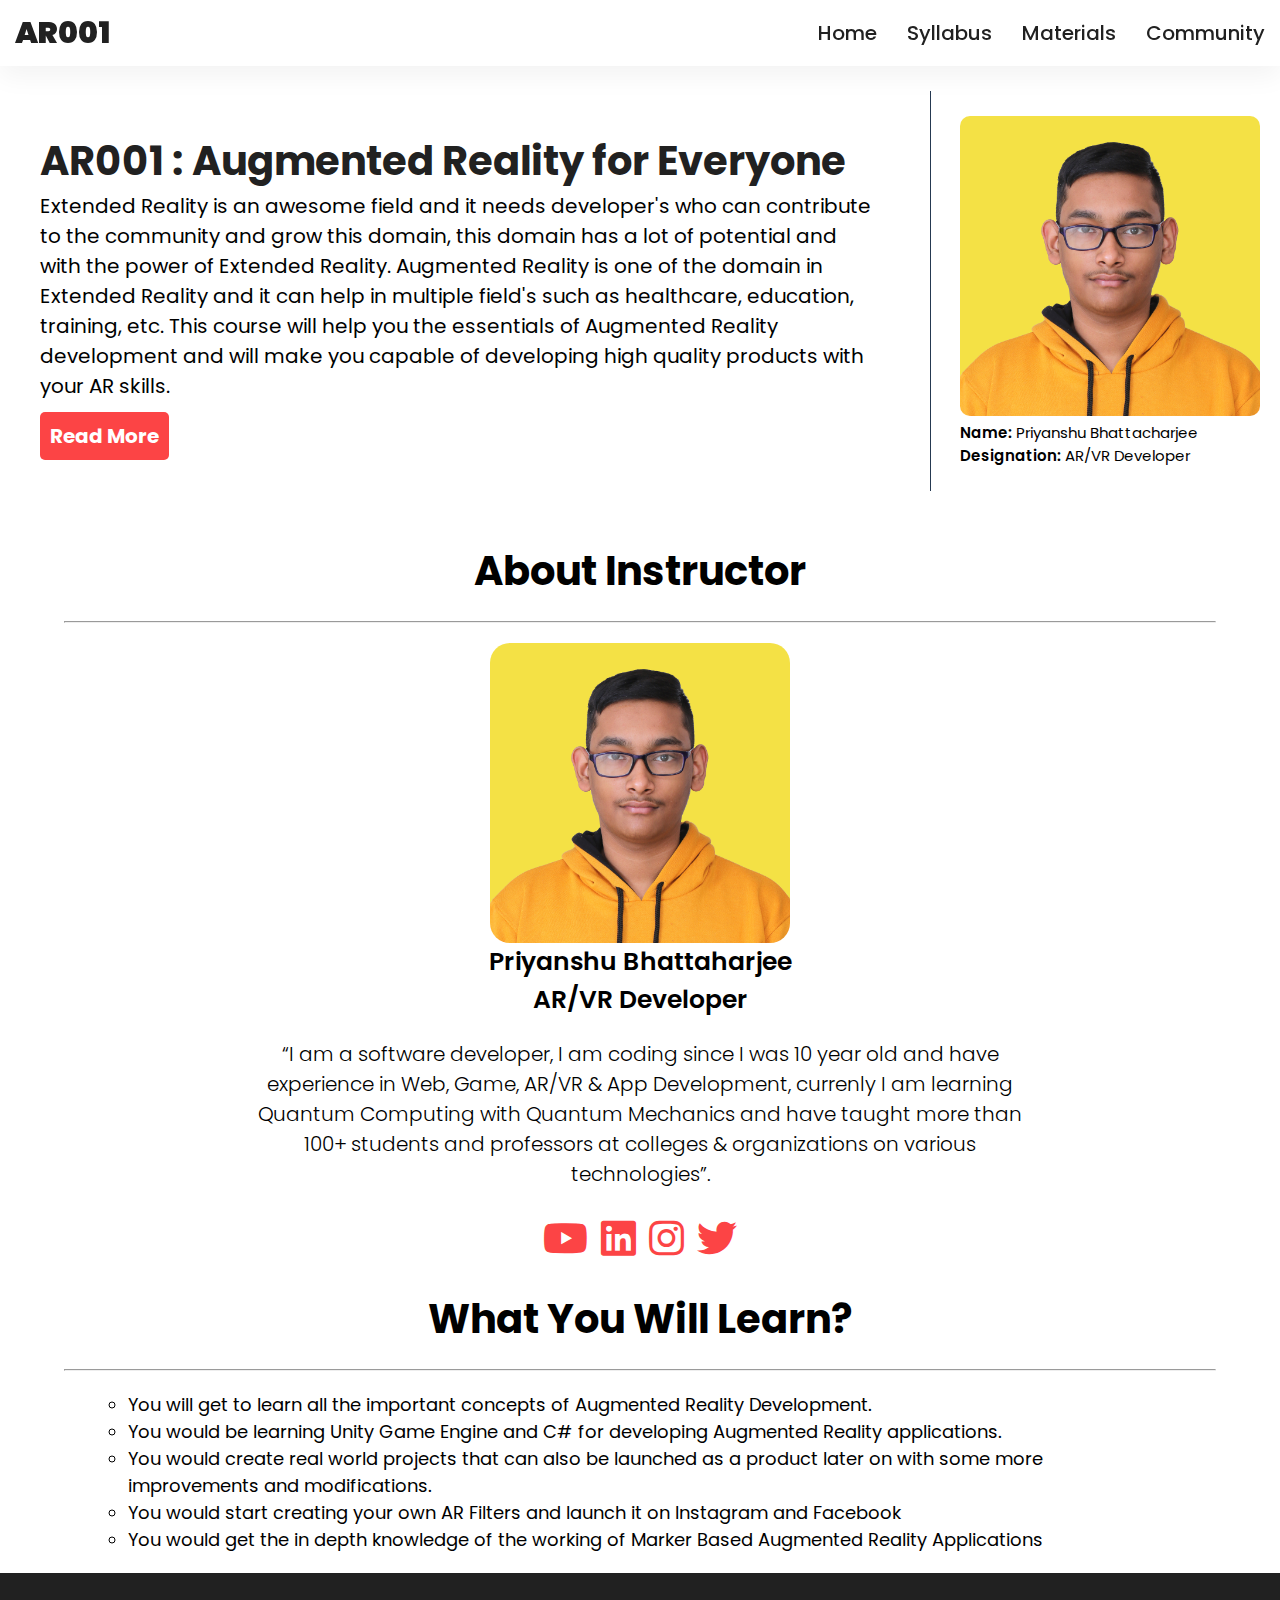
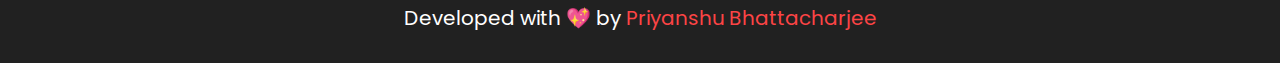
==== index.html @ f7e2f0d7 "Added Community Page" ====
<!DOCTYPE html>
<html lang="en">

<head>
    <meta charset="UTF-8">
    <meta http-equiv="X-UA-Compatible" content="IE=edge">
    <meta name="viewport" content="width=device-width, initial-scale=1.0">
    <title>AR001 : Augmented Reality For Everyone</title>
    <link rel="stylesheet" href="./style.css">
    <link rel="stylesheet" type="text/css"
        href="https://cdnjs.cloudflare.com/ajax/libs/font-awesome/5.15.4/css/all.min.css">
</head>

<body>
    <header class="header">
        <nav class="navbar">
            <a href="#" class="nav-logo">AR001</a>
            <ul class="nav-menu">
                <li class="nav-item">
                    <a href="#" class="nav-link">Home</a>
                </li>
                <li class="nav-item">
                    <a href="./Pages/syllabus.html" class="nav-link">Syllabus</a>
                </li>
                <li class="nav-item">
                    <a href="./Pages/materials.html" class="nav-link">Materials</a>
                </li>
                <li class="nav-item">
                    <a href="./Pages/community.html" class="nav-link">Community</a>
                </li>
            </ul>
            <div class="hamburger">
                <span class="bar"></span>
                <span class="bar"></span>
                <span class="bar"></span>
            </div>
        </nav>
    </header>

    <section class="hero">
        <div class="left">
            <h1>AR001 : Augmented Reality for Everyone</h1>
            <p>Extended Reality is an awesome field and it needs developer's who can contribute to the community and
                grow this domain, this domain has a lot of potential and with the power of Extended Reality. Augmented
                Reality is one of the domain in Extended Reality and it can help in multiple field's such as healthcare,
                education, training, etc. This course will help you the essentials of Augmented Reality development and
                will make you capable of developing high quality products with your AR skills.</p>
            <a href="#" class="btn">Read More</a>
        </div>
        <div class="hl">

        </div>
        <div class="right">
            <img src="./Assets/Priyanshu.jpg" alt="">
            <p><span>Name: </span>Priyanshu Bhattacharjee</p>
            <p><span>Designation: </span>AR/VR Developer</p>
        </div>
    </section>

    <section class="instructor-info">
        <h1>About Instructor</h1>
        <hr>
        <div class="info">
            <img src="./Assets/Priyanshu.jpg" alt="">
            <p>Priyanshu Bhattaharjee</p>
            <p>AR/VR Developer</p>
            <p class="desc">“I am a software developer, I am coding since I was 10 year old and have experience in Web,
                Game, AR/VR & App Development, currenly I am learning Quantum Computing with Quantum Mechanics and have
                taught more than 100+
                students and professors at colleges & organizations on various technologies”.</p>
        </div>
        <div class="socials">
            <a target="_blank" class="yt" href="#"><i class="fab fa-youtube"></i></a>
            <a target="_blank" class="ln" href="#"><i class="fab fa-linkedin"></i></a>
            <a target="_blank" class="ln" href="#"><i class="fab fa-instagram"></i></a>
            <a target="_blank" class="ln" href="#"><i class="fab fa-twitter"></i></a>
        </div>
    </section>

    <section class="course-det">
        <h1>What You Will Learn?</h1>
        <hr>
        <div class="details">
            <ul>
                <li>You will get to learn all the important concepts of Augmented Reality Development.</li>
                <li>You would be learning Unity Game Engine and C# for developing Augmented Reality applications.</li>
                <li>You would create real world projects that can also be launched as a product later on with some more
                    improvements and modifications.</li>
                <li>You would start creating your own AR Filters and launch it on Instagram and Facebook</li>
                <li>You would get the in depth knowledge of the working of Marker Based Augmented Reality Applications
                </li>
            </ul>
        </div>
    </section>

    <footer class="foot">
        <div class="info">
            <p>Developed with 💖 by <a href="#"> Priyanshu Bhattacharjee</a></p>
        </div>
    </footer>


    <script src="./main.js"></script>
</body>


</html>
---- style.css ----
@import url('https://fonts.googleapis.com/css2?family=Roboto:ital,wght@0,500;1,400&display=swap');
@import url("https://fonts.googleapis.com/css2?family=Poppins:wght@300;400;500;600;900&display=swap");

* {
    margin: 0;
    padding: 0;
    box-sizing: border-box;
}

html {
    font-size: 62.5%;
    font-family: 'Poppins', sans-serif;
}

li {
    list-style: none;
}

a {
    text-decoration: none;
}

.header{
    border-bottom: 1px solid #E2E8F0;
}

.navbar {
    display: flex;
    justify-content: space-between;
    align-items: center;
    padding: 1rem 1.5rem;
    position: fixed;
    width: 100%;
    background-color: #fff;
    box-shadow: 0 10px 27px rgba(0, 0, 0, 0.05); 
}

.hamburger {
    display: none;
}

.bar {
    display: block;
    width: 25px;
    height: 3px;
    margin: 5px auto;
    -webkit-transition: all 0.3s ease-in-out;
    transition: all 0.3s ease-in-out;
    background-color: #101010;
}

.nav-menu {
    display: flex;
    justify-content: flex-start;
    align-items: center;
}

.nav-item {
    margin-left: 3rem;
}

.nav-link{
    font-size: 2rem;
    font-weight: 500;
    color: #212121;
}

.nav-link:hover{
    color: #482ff7;
}

.nav-logo {
    font-size: 3rem;
    font-weight: 900;
    color: #212121;
}


@media only screen and (max-width: 768px) {
    .nav-menu {
        position: fixed;
        left: -100%;
        top: 5rem;
        flex-direction: column;
        background-color: #fff;
        width: 100%;
        border-radius: 10px;
        text-align: center;
        transition: 0.3s;
        height: 100vh;
        /* box-shadow:
            0 10px 27px rgba(0, 0, 0, 0.05); */
    }

    .nav-menu.active {
        left: 0;
    }

    .nav-item {
        margin: 2.5rem 0;
    }

    .hamburger {
        display: block;
        cursor: pointer;
    }

    .hamburger.active .bar:nth-child(2) {
        opacity: 0;
    }

    .hamburger.active .bar:nth-child(1) {
        transform: translateY(8px) rotate(45deg);
    }

    .hamburger.active .bar:nth-child(3) {
        transform: translateY(-8px) rotate(-45deg);
    }

}

/* Hero Starts */

.hero{
    display: flex;
    justify-content: center;
    align-items: center;
    padding: 20px;
    margin-top: 40px;
}

.hero .left {
    padding: 20px;
}

.hero .hl{
    background-color: #253951;
    width: 2px;
    height: 400px;
    margin: 30px;
}

.hero .left h1{
    color: #212121;
    font-size: 40px;
}

.hero .left p{
    font-size: 20px;
    margin-bottom: 20px;
}

.hero .left a{
    font-size: 20px;
    background-color: #fc4445;
    /* border: 2px solid #212121; */
    padding: 10px;
    color: #fff;
    font-weight: 700;
    border-radius: 5px;
}

.hero .right img{
    width: 300px;
    border-radius: 10px;
}

.hero .right p{
    font-size: 15px;
}

.hero .right p span {
    font-weight: 600;
}

@media only screen and (max-width: 768px) {
    .hero{
        flex-direction: column;
    }

    .hero .hl, .hero .right{
        display: none;
    }

    .hero .left h1{
        font-size: 20px;
    }
    .hero .left p{
        font-size: 15px;
    }
    .hero .left a{
        font-size: 15px;
    }
}

/* Hero Ends */

/* Instructor Starts */

.instructor-info{
    display: flex;
    flex-direction: column;
    justify-content: center;
    align-items: center;
}

.instructor-info h1{
    font-size: 40px;
}

.instructor-info hr{
    width: 90%;
    margin: 20px;
}

.instructor-info .info{
    width: 100%;
    display: flex;
    flex-direction: column;
    justify-content: center;
    align-items: center;
}

.instructor-info .info img{
    width: 300px;
    border-radius: 20px;    
}   

.instructor-info .info p{
    font-size: 25px;
    text-align: center;
    font-weight: 600;
}

.instructor-info .info .desc{
    font-size: 20px;
    font-weight: 300;
    width: 60%;
    margin: 20px;
}

.instructor-info .socials a{
    color: #fc4445;
    font-size: 40px;
    margin: 5px;
}

@media only screen and (max-width: 768px) {
    .instructor-info h1{
        font-size: 20px;
    }
    .instructor-info .info img{
        width: 150px;
    }

    .instructor-info .info p{
        font-size: 15px;
    }

    .instructor-info .info .desc{
        font-size: 12px;
        font-weight: 400;
        width: 90%;
    }

    .instructor-info .socials a{
        font-size: 20px;
    }
}


/* Instructor Ends */

/* Course Details Starts */
.course-det{
    display: flex;
    flex-direction: column;
    justify-content: center;
    align-items: center;
}

.course-det h1{
    font-size: 40px;
    margin-top: 20px;
}

.course-det hr{
    width: 90%;
    margin: 20px;
}

.course-det .details {
    width: 80%;
}

.course-det .details ul li{
    list-style: circle;
    font-size: 18px;
}

@media only screen and (max-width: 768px) {
    .course-det h1{
        font-size: 20px;
    }
    .course-det .details ul li {
        font-size: 12px;
    }
}
/* Course Details Ends */

.foot .info{
    display: flex;
    justify-content: center;
    align-items: center;
    width: 100%;
}
.foot {
    padding: 30px;
    background-color: #212121;
    margin-top: 20px;
}

.foot .info p{
    text-align: center;
    font-size: 20px;
    color: #fff;
}

.foot .info p a{
    color: #fc4445;
}

@media only screen and (max-width: 768px) {
    .foot {
        padding: 20px;
    }

    .foot .info p {
        font-size: 10px;
    }
}
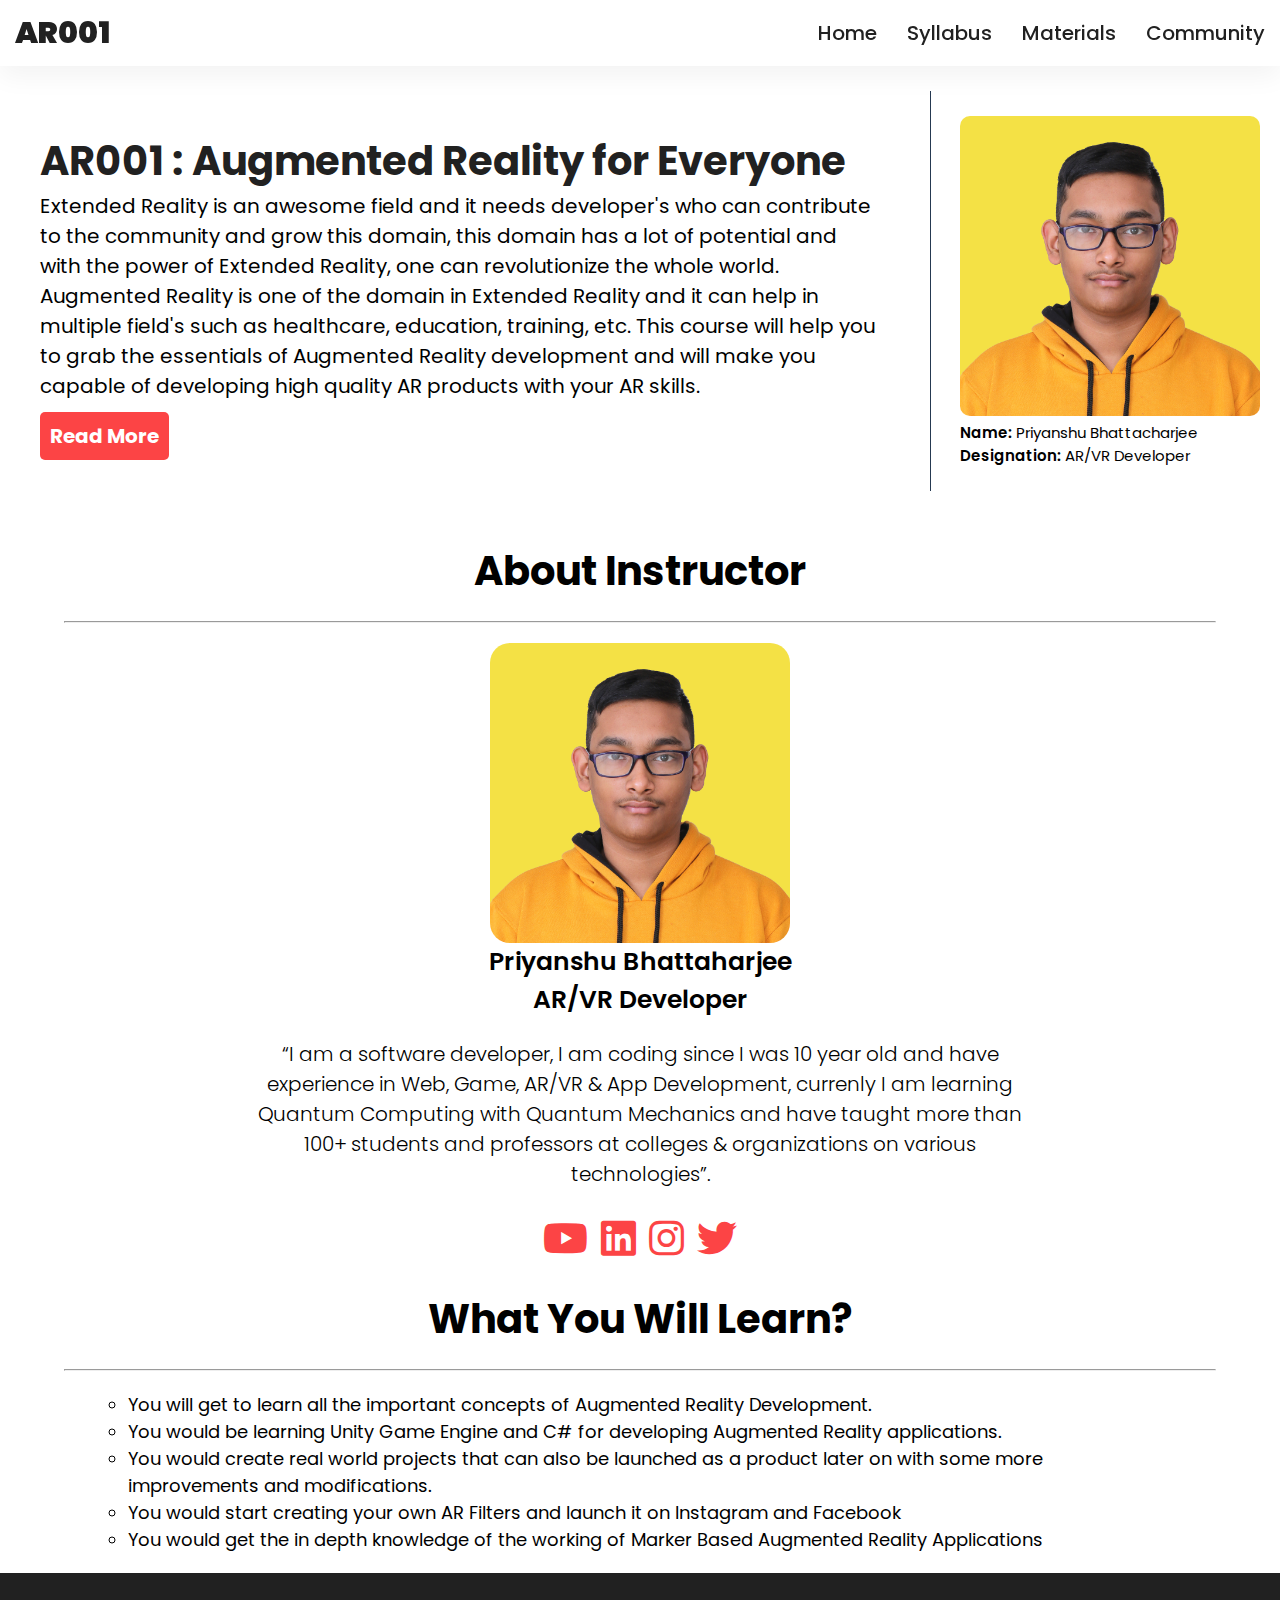
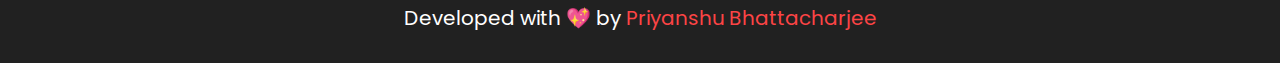
==== commit a0a753dc: "Updated desc" ====
--- a/index.html
+++ b/index.html
@@ -40,11 +40,7 @@
     <section class="hero">
         <div class="left">
             <h1>AR001 : Augmented Reality for Everyone</h1>
-            <p>Extended Reality is an awesome field and it needs developer's who can contribute to the community and
-                grow this domain, this domain has a lot of potential and with the power of Extended Reality. Augmented
-                Reality is one of the domain in Extended Reality and it can help in multiple field's such as healthcare,
-                education, training, etc. This course will help you the essentials of Augmented Reality development and
-                will make you capable of developing high quality products with your AR skills.</p>
+            <p>Extended Reality is an awesome field and it needs developer's who can contribute to the community and grow this domain, this domain has a lot of potential and with the power of Extended Reality, one can revolutionize the whole world. Augmented Reality is one of the domain in Extended Reality and it can help in multiple field's such as healthcare, education, training, etc. This course will help you to grab the essentials of Augmented Reality development and will make you capable of developing high quality AR products with your AR skills.</p>
             <a href="#" class="btn">Read More</a>
         </div>
         <div class="hl">
@@ -104,4 +100,4 @@
 </body>
 
 
-</html>+</html>
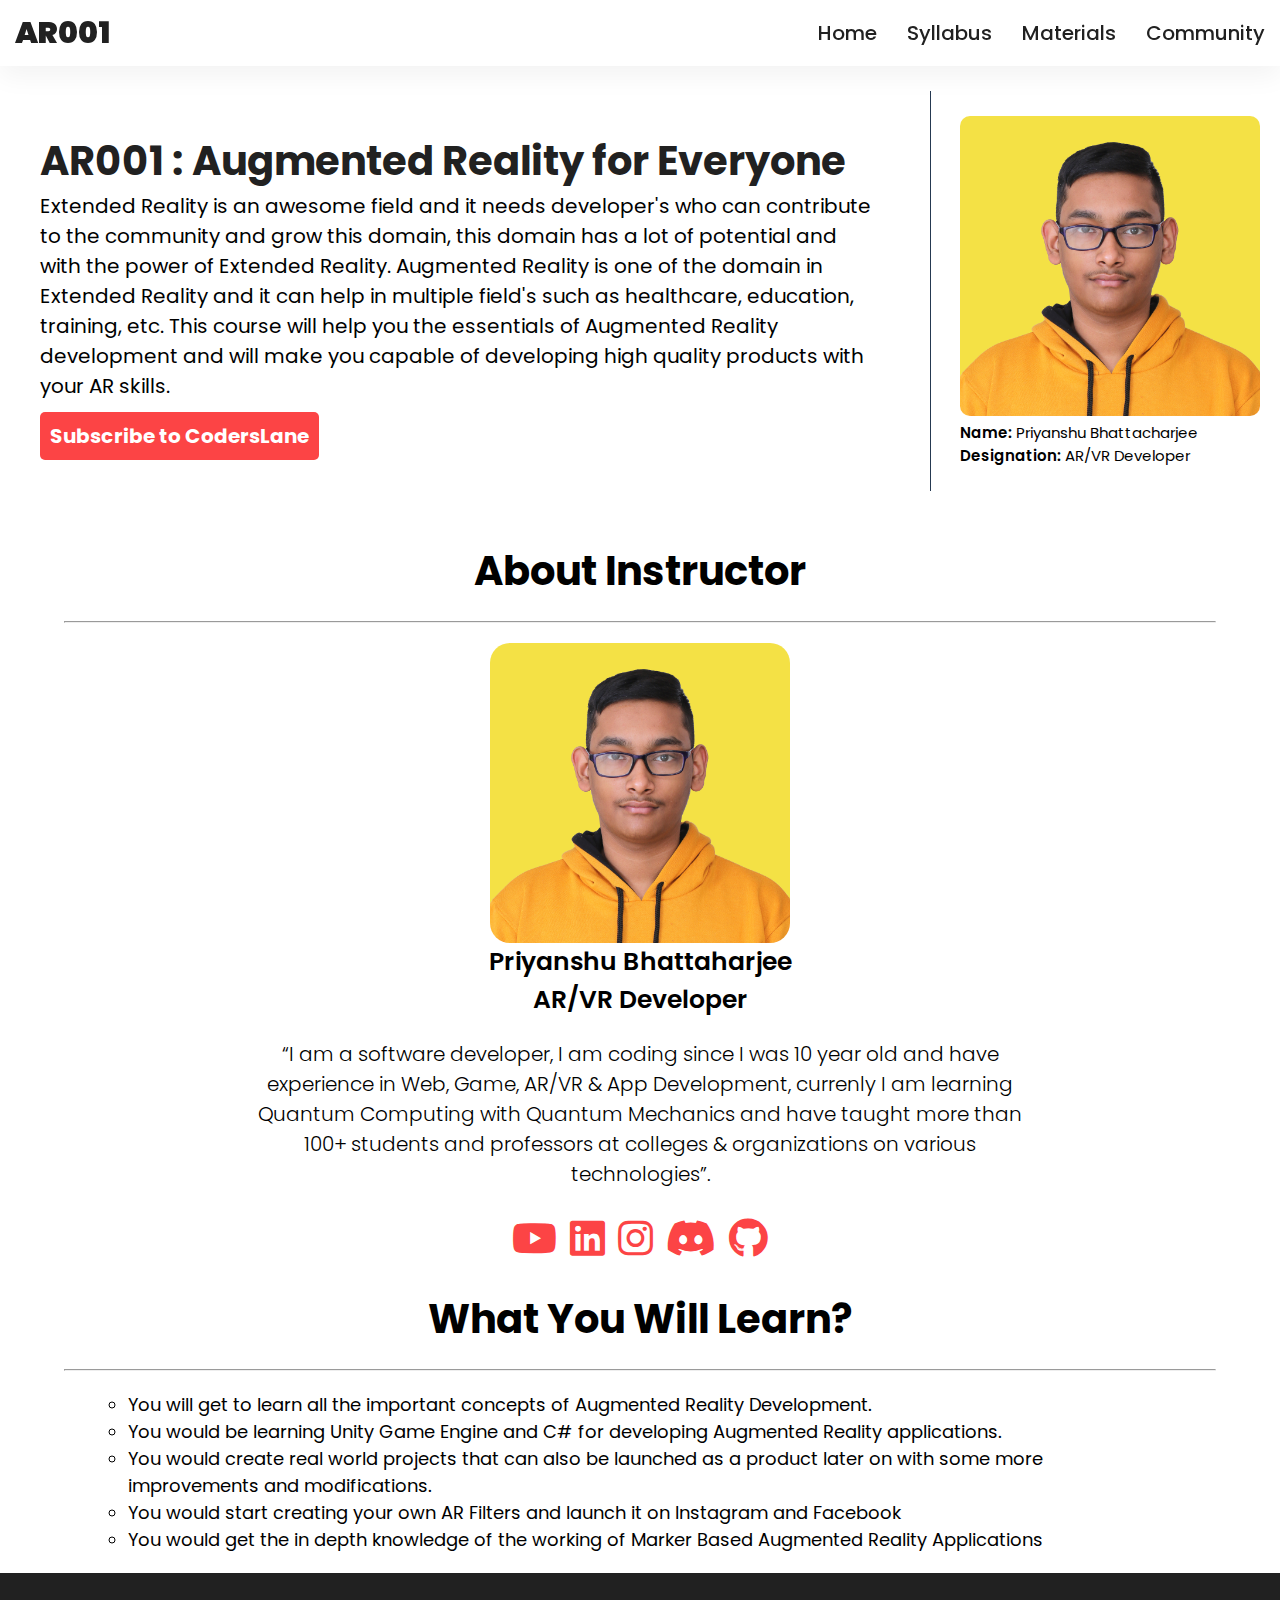
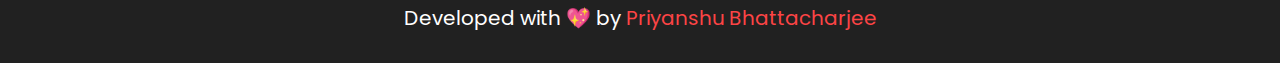
==== commit 15c12e19: "Updated course details, improved footer, added links, improved community page" ====
--- a/index.html
+++ b/index.html
@@ -40,8 +40,12 @@
     <section class="hero">
         <div class="left">
             <h1>AR001 : Augmented Reality for Everyone</h1>
-            <p>Extended Reality is an awesome field and it needs developer's who can contribute to the community and grow this domain, this domain has a lot of potential and with the power of Extended Reality, one can revolutionize the whole world. Augmented Reality is one of the domain in Extended Reality and it can help in multiple field's such as healthcare, education, training, etc. This course will help you to grab the essentials of Augmented Reality development and will make you capable of developing high quality AR products with your AR skills.</p>
-            <a href="#" class="btn">Read More</a>
+            <p>Extended Reality is an awesome field and it needs developer's who can contribute to the community and
+                grow this domain, this domain has a lot of potential and with the power of Extended Reality. Augmented
+                Reality is one of the domain in Extended Reality and it can help in multiple field's such as healthcare,
+                education, training, etc. This course will help you the essentials of Augmented Reality development and
+                will make you capable of developing high quality products with your AR skills.</p>
+            <a href="https://youtube.com/c/coderslane" target="_blank" class="btn">Subscribe to CodersLane</a>
         </div>
         <div class="hl">
 
@@ -66,10 +70,13 @@
                 students and professors at colleges & organizations on various technologies”.</p>
         </div>
         <div class="socials">
-            <a target="_blank" class="yt" href="#"><i class="fab fa-youtube"></i></a>
-            <a target="_blank" class="ln" href="#"><i class="fab fa-linkedin"></i></a>
-            <a target="_blank" class="ln" href="#"><i class="fab fa-instagram"></i></a>
-            <a target="_blank" class="ln" href="#"><i class="fab fa-twitter"></i></a>
+            <a target="_blank" class="yt" href="https://youtube.com/c/coderslane"><i class="fab fa-youtube"></i></a>
+            <a target="_blank" class="ln" href="https://www.linkedin.com/in/priyanshu-bhattacharjee/"><i
+                    class="fab fa-linkedin"></i></a>
+            <a target="_blank" class="ln" href="#https://www.instagram.com/priyanshucoderx/"><i
+                    class="fab fa-instagram"></i></a>
+            <a target="_blank" class="ln" href="https://discord.gg/5bvZAZd83D"><i class="fab fa-discord"></i></a>
+            <a target="_blank" class="ln" href="https://github.com/Priyanshu-CODERX"><i class="fab fa-github"></i></a>
         </div>
     </section>
 
@@ -100,4 +107,4 @@
 </body>
 
 
-</html>
+</html>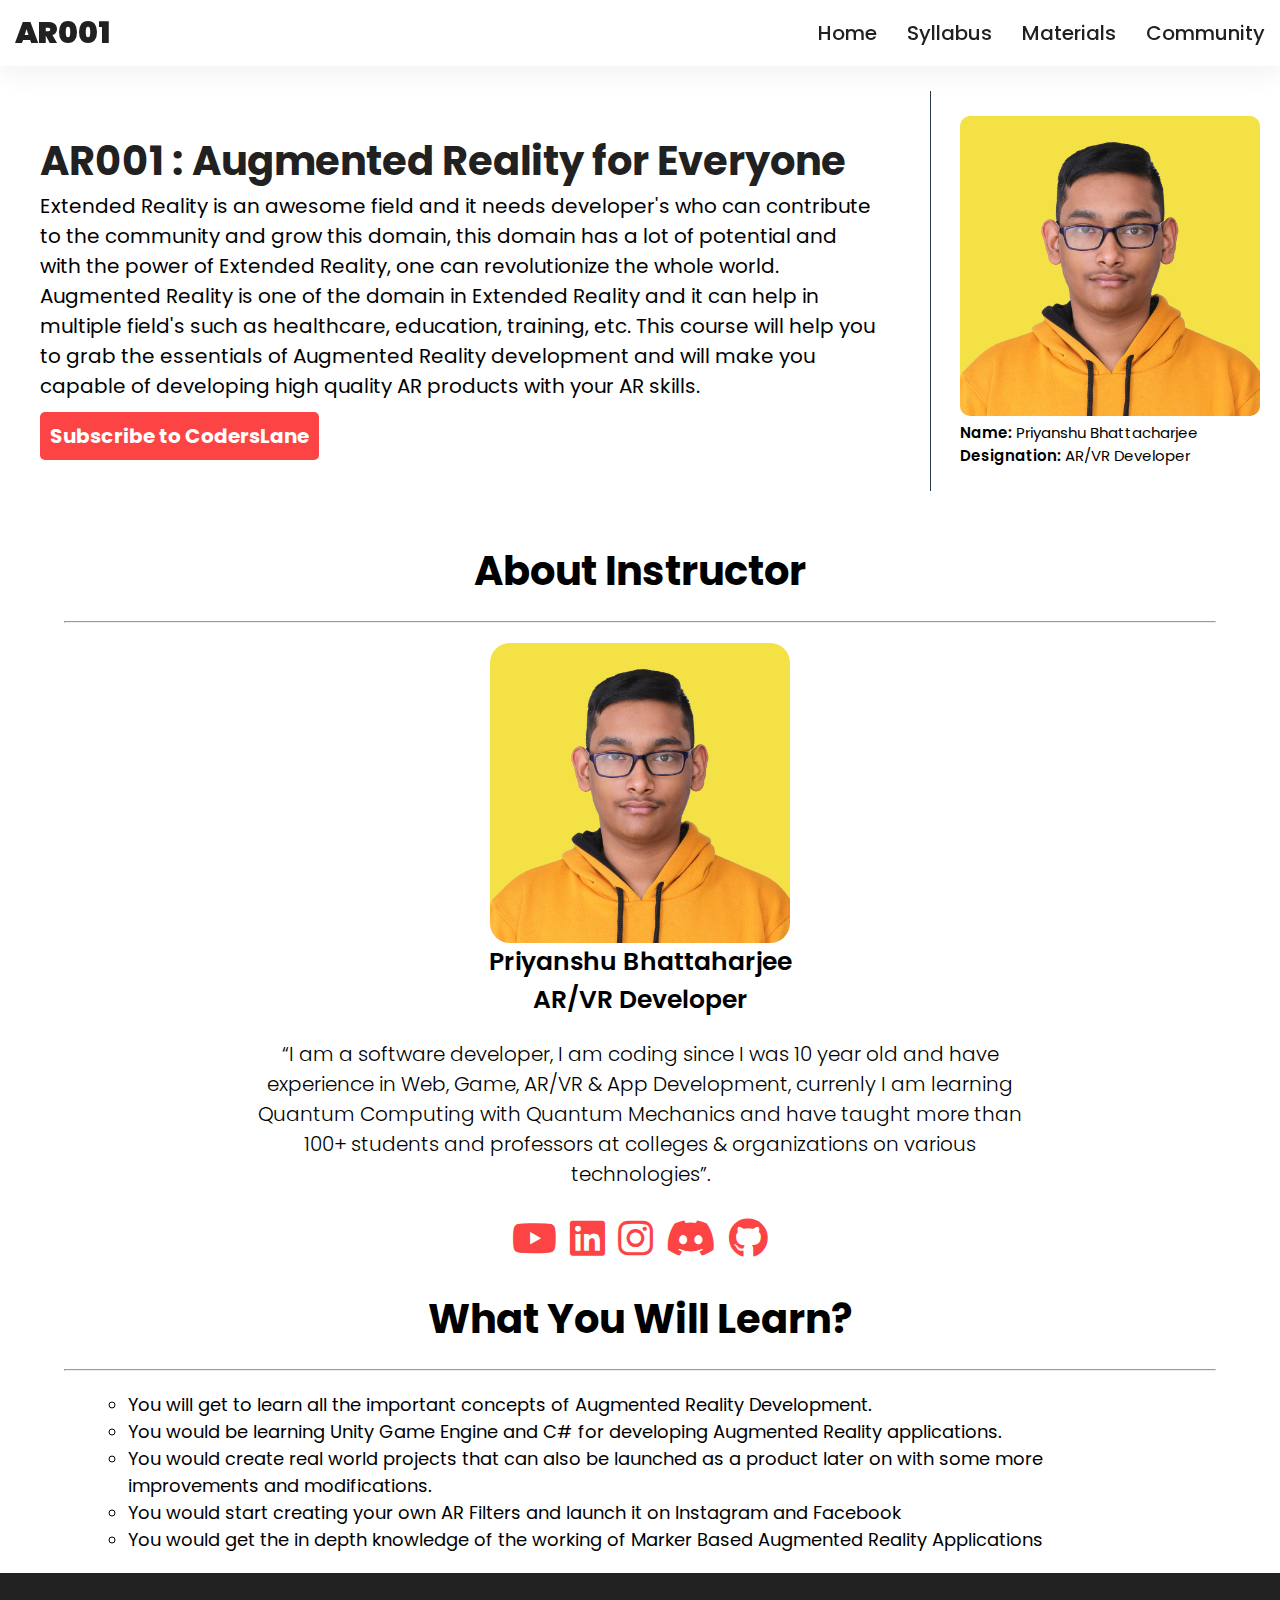
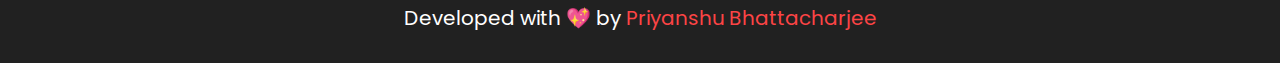
==== commit 204ab1a7: "Updated course details, improved footer, added links, improved community page" ====
--- a/index.html
+++ b/index.html
@@ -41,11 +41,12 @@
         <div class="left">
             <h1>AR001 : Augmented Reality for Everyone</h1>
             <p>Extended Reality is an awesome field and it needs developer's who can contribute to the community and
-                grow this domain, this domain has a lot of potential and with the power of Extended Reality. Augmented
-                Reality is one of the domain in Extended Reality and it can help in multiple field's such as healthcare,
-                education, training, etc. This course will help you the essentials of Augmented Reality development and
-                will make you capable of developing high quality products with your AR skills.</p>
-            <a href="https://youtube.com/c/coderslane" target="_blank" class="btn">Subscribe to CodersLane</a>
+                grow this domain, this domain has a lot of potential and with the power of Extended Reality, one can
+                revolutionize the whole world. Augmented Reality is one of the domain in Extended Reality and it can
+                help in multiple field's such as healthcare, education, training, etc. This course will help you to grab
+                the essentials of Augmented Reality development and will make you capable of developing high quality AR
+                products with your AR skills.</p>
+            <a href="https://youtube.com/c/coderslane" class="btn">Subscribe to CodersLane</a>
         </div>
         <div class="hl">
 
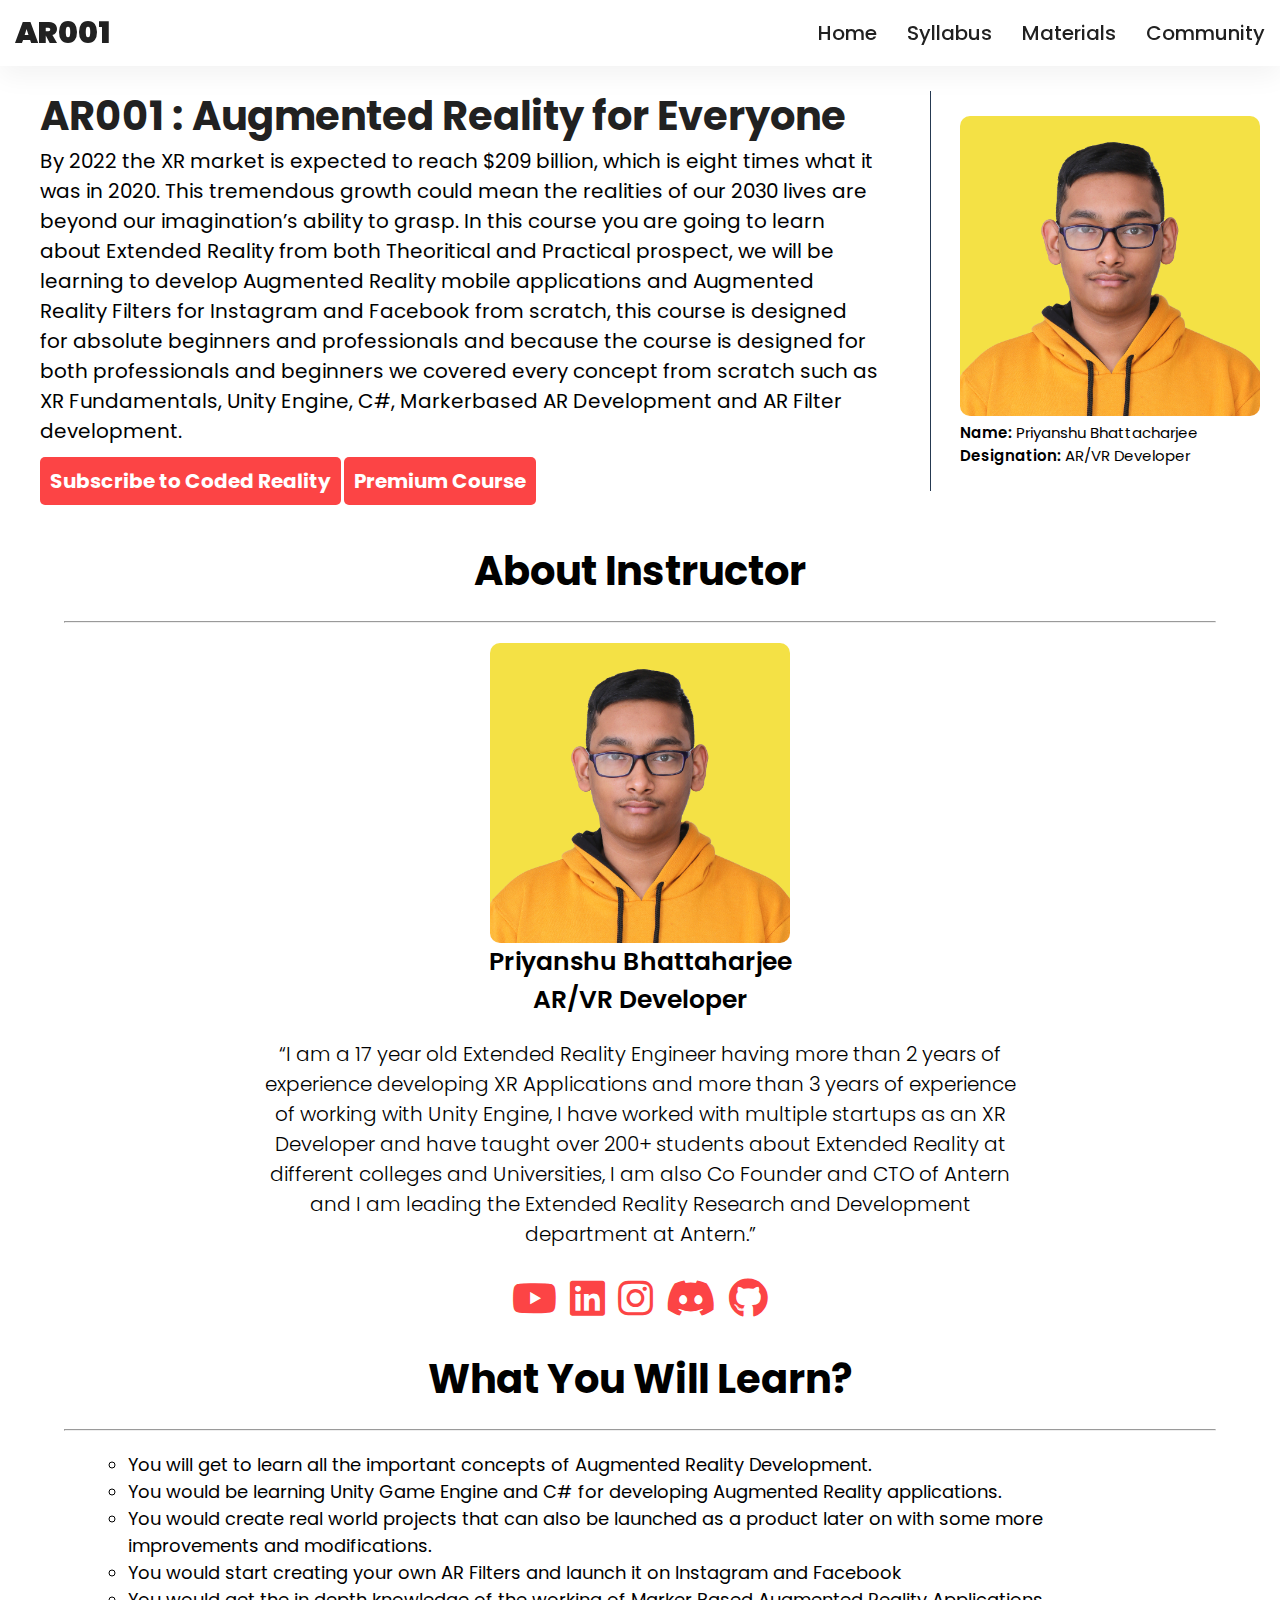
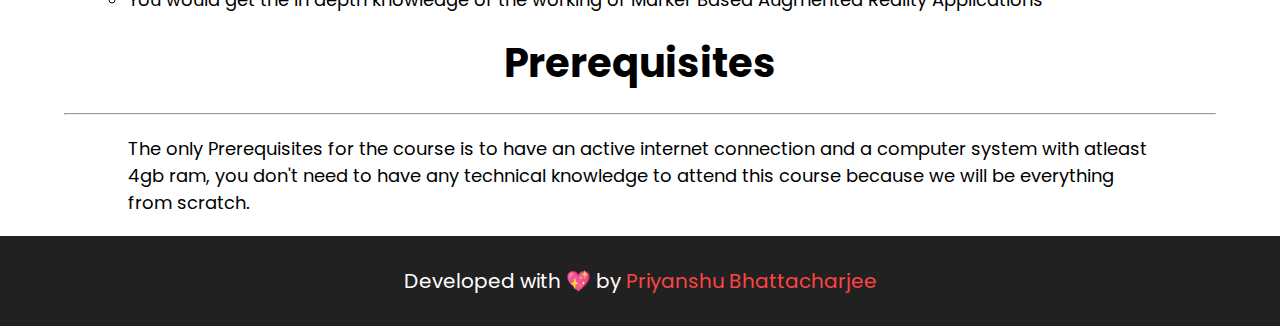
==== commit 35370f55: "Updated Website" ====
--- a/index.html
+++ b/index.html
@@ -40,13 +40,18 @@
     <section class="hero">
         <div class="left">
             <h1>AR001 : Augmented Reality for Everyone</h1>
-            <p>Extended Reality is an awesome field and it needs developer's who can contribute to the community and
-                grow this domain, this domain has a lot of potential and with the power of Extended Reality, one can
-                revolutionize the whole world. Augmented Reality is one of the domain in Extended Reality and it can
-                help in multiple field's such as healthcare, education, training, etc. This course will help you to grab
-                the essentials of Augmented Reality development and will make you capable of developing high quality AR
-                products with your AR skills.</p>
-            <a href="https://youtube.com/c/coderslane" class="btn">Subscribe to CodersLane</a>
+            <p>By 2022 the XR market is expected to reach $209 billion, which is eight times what it was in 2020. This
+                tremendous growth could mean the realities of our 2030 lives are beyond our imagination’s ability to
+                grasp.
+                In this course you are going to learn about Extended Reality from both Theoritical and Practical
+                prospect, we will be learning to develop Augmented Reality mobile applications and Augmented Reality
+                Filters for Instagram and Facebook from scratch, this course is designed for absolute beginners and
+                professionals and because the course is designed for both professionals and beginners we covered every
+                concept from scratch such as XR Fundamentals, Unity Engine, C#, Markerbased AR Development and AR Filter
+                development.</p>
+            <a target="_blank" href="https://www.youtube.com/c/CodedRealityXR" class="btn">Subscribe to Coded
+                Reality</a>
+            <a target="_blank" href="https://antern.co/" class="btn">Premium Course</a>
         </div>
         <div class="hl">
 
@@ -65,16 +70,19 @@
             <img src="./Assets/Priyanshu.jpg" alt="">
             <p>Priyanshu Bhattaharjee</p>
             <p>AR/VR Developer</p>
-            <p class="desc">“I am a software developer, I am coding since I was 10 year old and have experience in Web,
-                Game, AR/VR & App Development, currenly I am learning Quantum Computing with Quantum Mechanics and have
-                taught more than 100+
-                students and professors at colleges & organizations on various technologies”.</p>
+            <p class="desc">“I am a 17 year old Extended Reality Engineer having more than 2 years of experience
+                developing XR Applications and more than 3 years of experience of working with Unity Engine, I have
+                worked with
+                multiple startups as an XR Developer and have taught over 200+ students about Extended
+                Reality at different colleges and Universities, I am also Co Founder and CTO of Antern and I am leading
+                the Extended Reality Research and Development department at Antern.”</p>
         </div>
         <div class="socials">
-            <a target="_blank" class="yt" href="https://youtube.com/c/coderslane"><i class="fab fa-youtube"></i></a>
+            <a target="_blank" class="yt" href="https://www.youtube.com/c/CodedRealityXR"><i
+                    class="fab fa-youtube"></i></a>
             <a target="_blank" class="ln" href="https://www.linkedin.com/in/priyanshu-bhattacharjee/"><i
                     class="fab fa-linkedin"></i></a>
-            <a target="_blank" class="ln" href="#https://www.instagram.com/priyanshucoderx/"><i
+            <a target="_blank" class="ln" href="https://www.instagram.com/priyanshucoderx/"><i
                     class="fab fa-instagram"></i></a>
             <a target="_blank" class="ln" href="https://discord.gg/5bvZAZd83D"><i class="fab fa-discord"></i></a>
             <a target="_blank" class="ln" href="https://github.com/Priyanshu-CODERX"><i class="fab fa-github"></i></a>
@@ -96,6 +104,15 @@
             </ul>
         </div>
     </section>
+    <section class="course-det">
+        <h1>Prerequisites</h1>
+        <hr>
+        <div class="details">
+            <p>The only Prerequisites for the course is to have an active internet connection and a computer system with
+                atleast 4gb ram, you don't need to have any technical knowledge to attend this course because we will be
+                everything from scratch.</p>
+        </div>
+    </section>
 
     <footer class="foot">
         <div class="info">
--- a/style.css
+++ b/style.css
@@ -5,6 +5,7 @@
     margin: 0;
     padding: 0;
     box-sizing: border-box;
+    scroll-behavior: smooth;
 }
 
 html {
@@ -223,7 +224,7 @@
 
 .instructor-info .info img{
     width: 300px;
-    border-radius: 20px;    
+    border-radius: 10px;    
 }   
 
 .instructor-info .info p{
@@ -298,11 +299,19 @@
     font-size: 18px;
 }
 
+.course-det .details p {
+    font-size: 18px;
+}
+
 @media only screen and (max-width: 768px) {
     .course-det h1{
         font-size: 20px;
     }
     .course-det .details ul li {
+        font-size: 12px;
+    }
+
+    .course-det .details p {
         font-size: 12px;
     }
 }
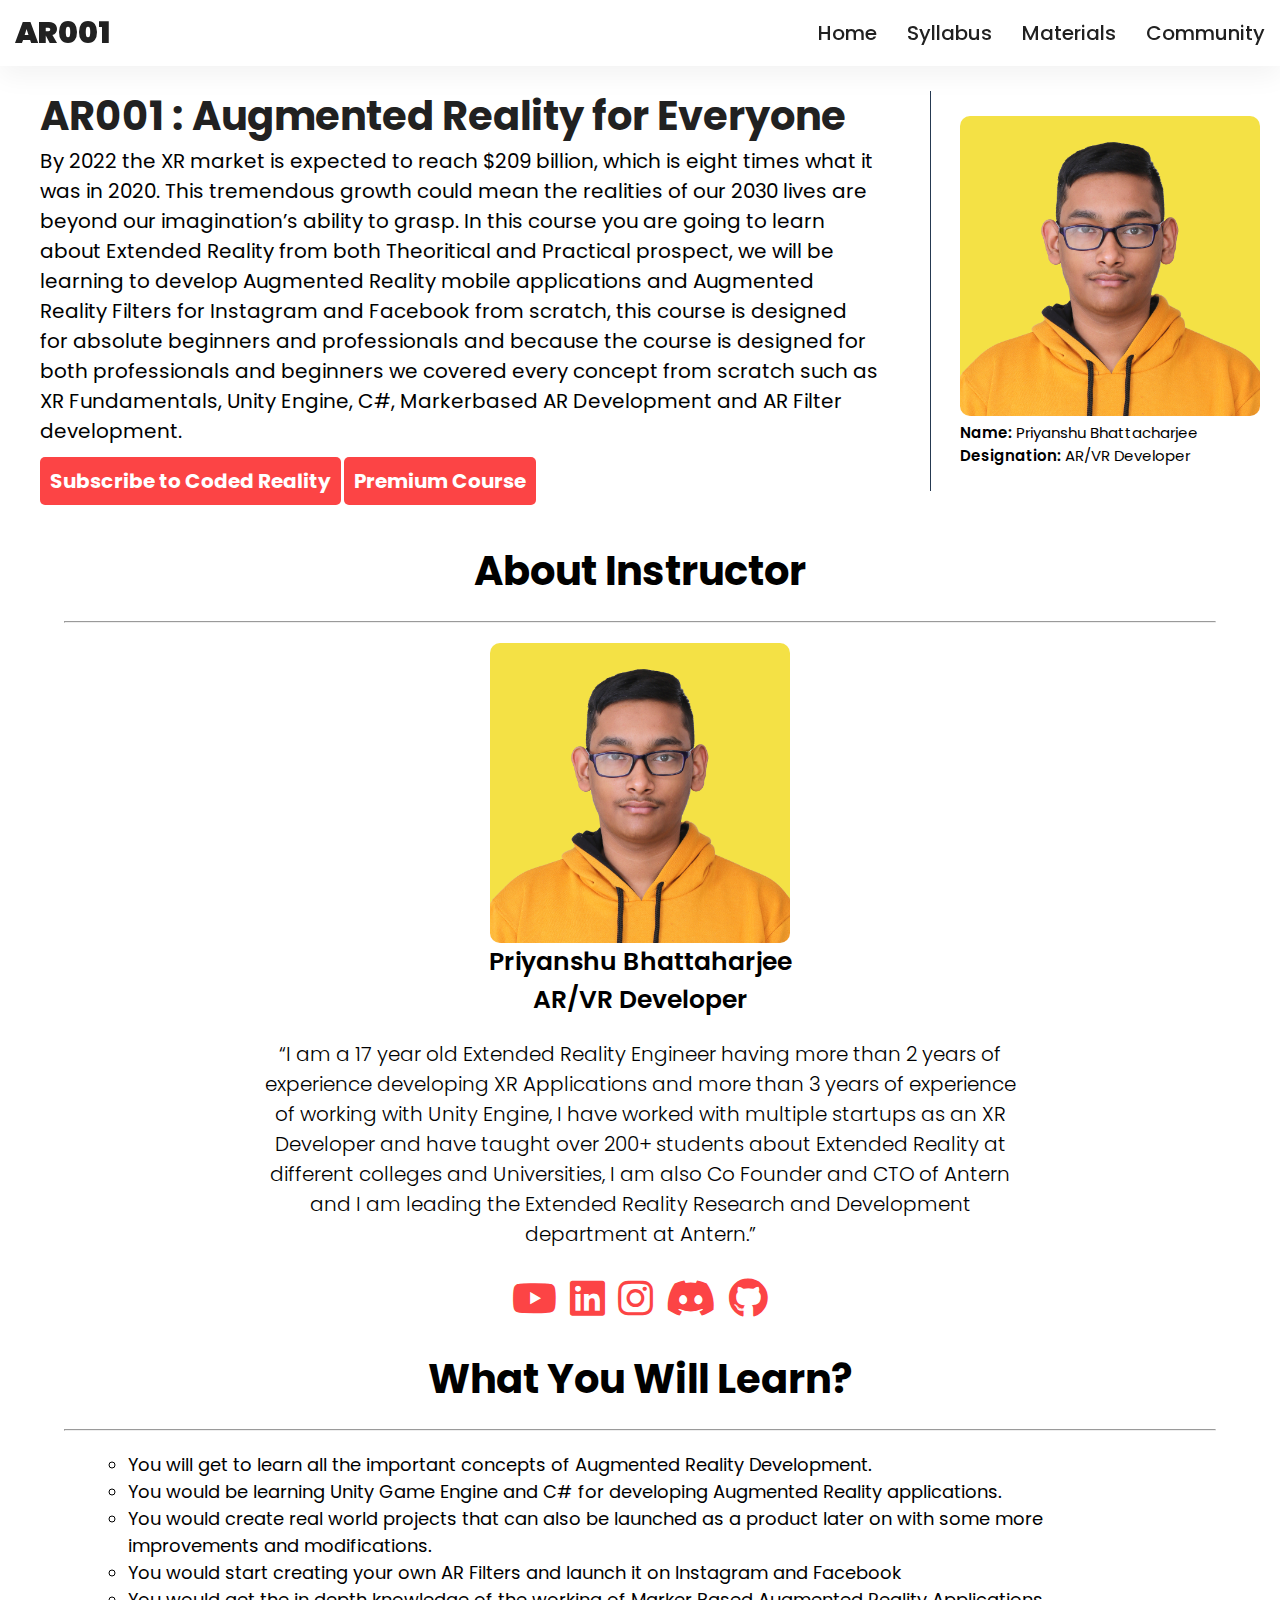
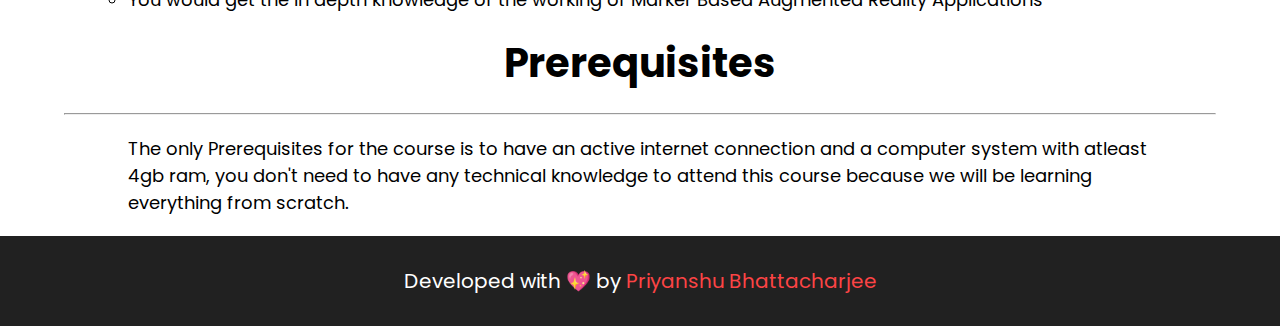
==== commit 6f017f69: "Update index.html" ====
--- a/index.html
+++ b/index.html
@@ -109,7 +109,7 @@
         <hr>
         <div class="details">
             <p>The only Prerequisites for the course is to have an active internet connection and a computer system with
-                atleast 4gb ram, you don't need to have any technical knowledge to attend this course because we will be
+                atleast 4gb ram, you don't need to have any technical knowledge to attend this course because we will be learning
                 everything from scratch.</p>
         </div>
     </section>
@@ -125,4 +125,4 @@
 </body>
 
 
-</html>+</html>
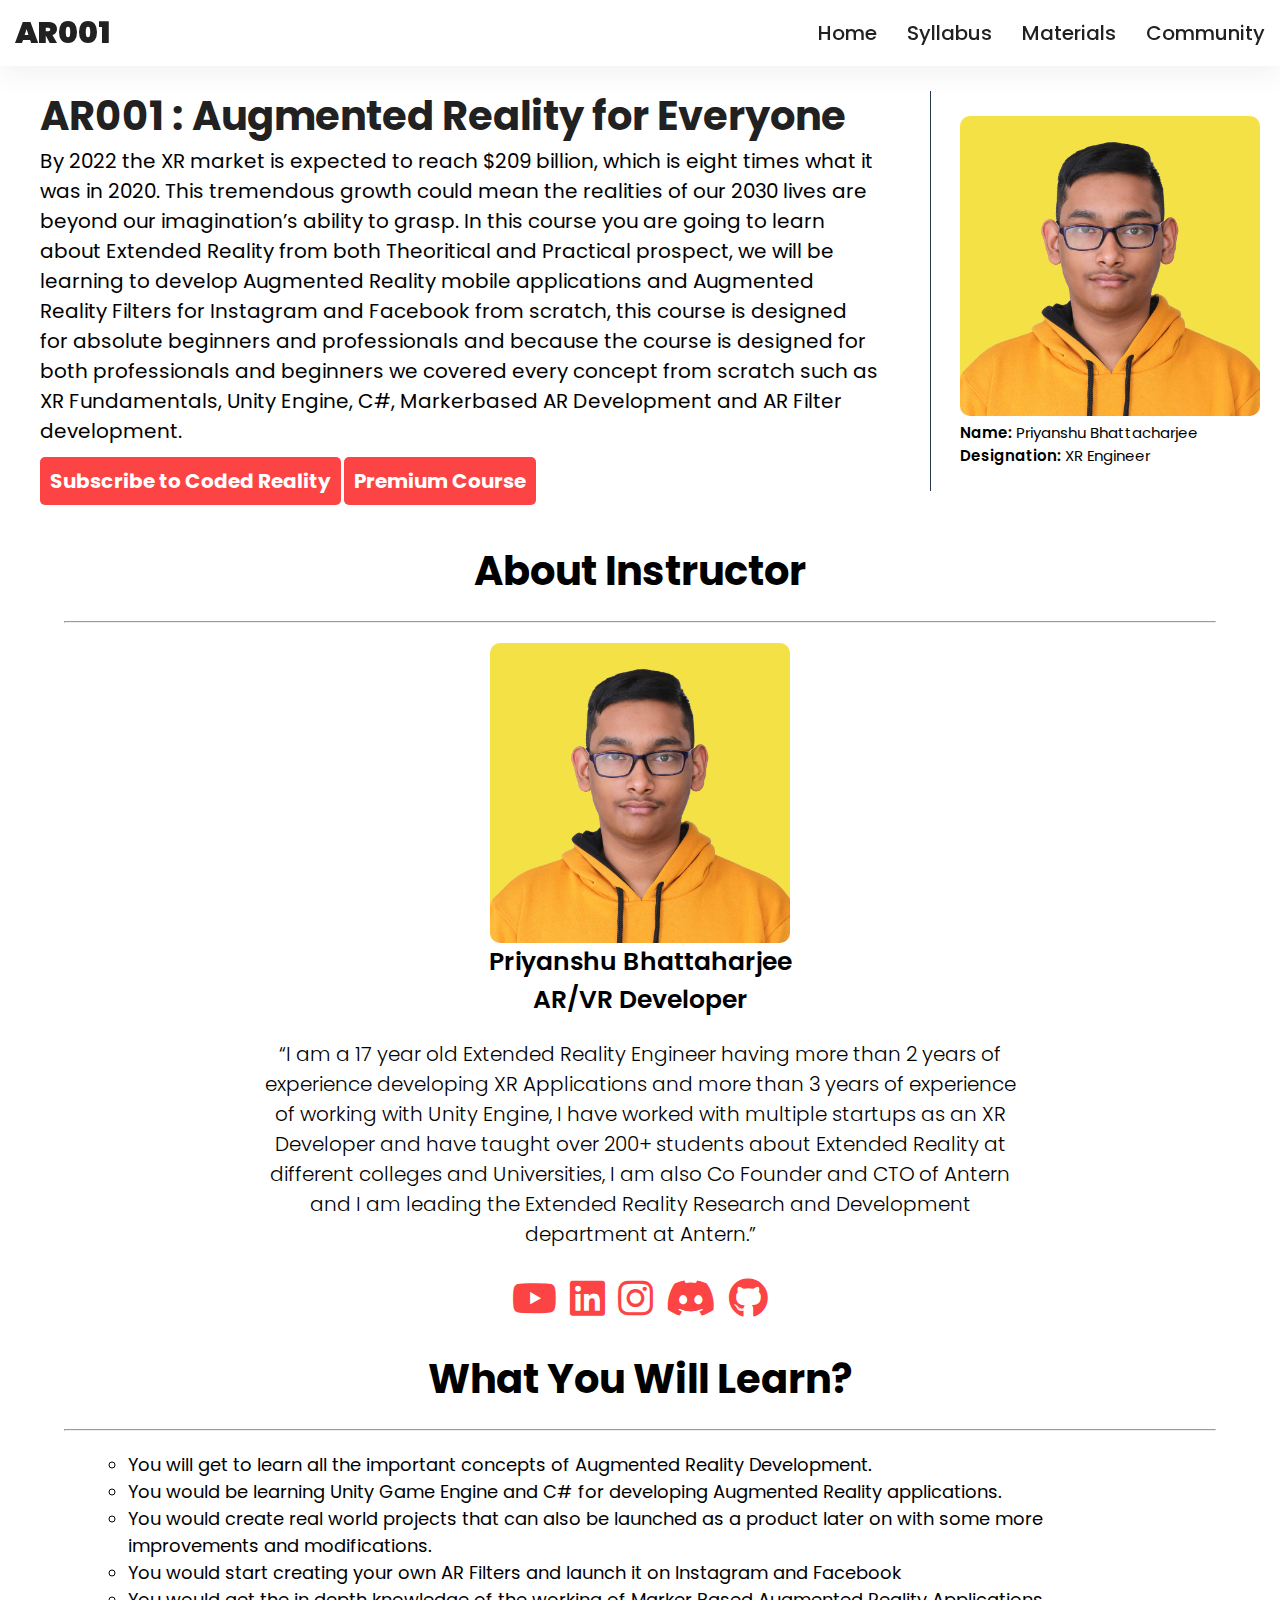
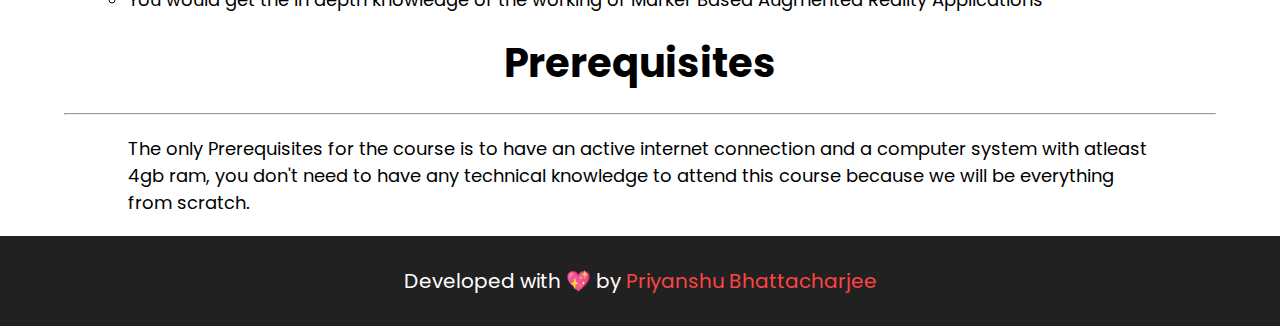
==== commit 46c9247b: "Materials Updated" ====
--- a/index.html
+++ b/index.html
@@ -59,7 +59,7 @@
         <div class="right">
             <img src="./Assets/Priyanshu.jpg" alt="">
             <p><span>Name: </span>Priyanshu Bhattacharjee</p>
-            <p><span>Designation: </span>AR/VR Developer</p>
+            <p><span>Designation: </span>XR Engineer</p>
         </div>
     </section>
 
@@ -109,7 +109,7 @@
         <hr>
         <div class="details">
             <p>The only Prerequisites for the course is to have an active internet connection and a computer system with
-                atleast 4gb ram, you don't need to have any technical knowledge to attend this course because we will be learning
+                atleast 4gb ram, you don't need to have any technical knowledge to attend this course because we will be
                 everything from scratch.</p>
         </div>
     </section>
@@ -125,4 +125,4 @@
 </body>
 
 
-</html>
+</html>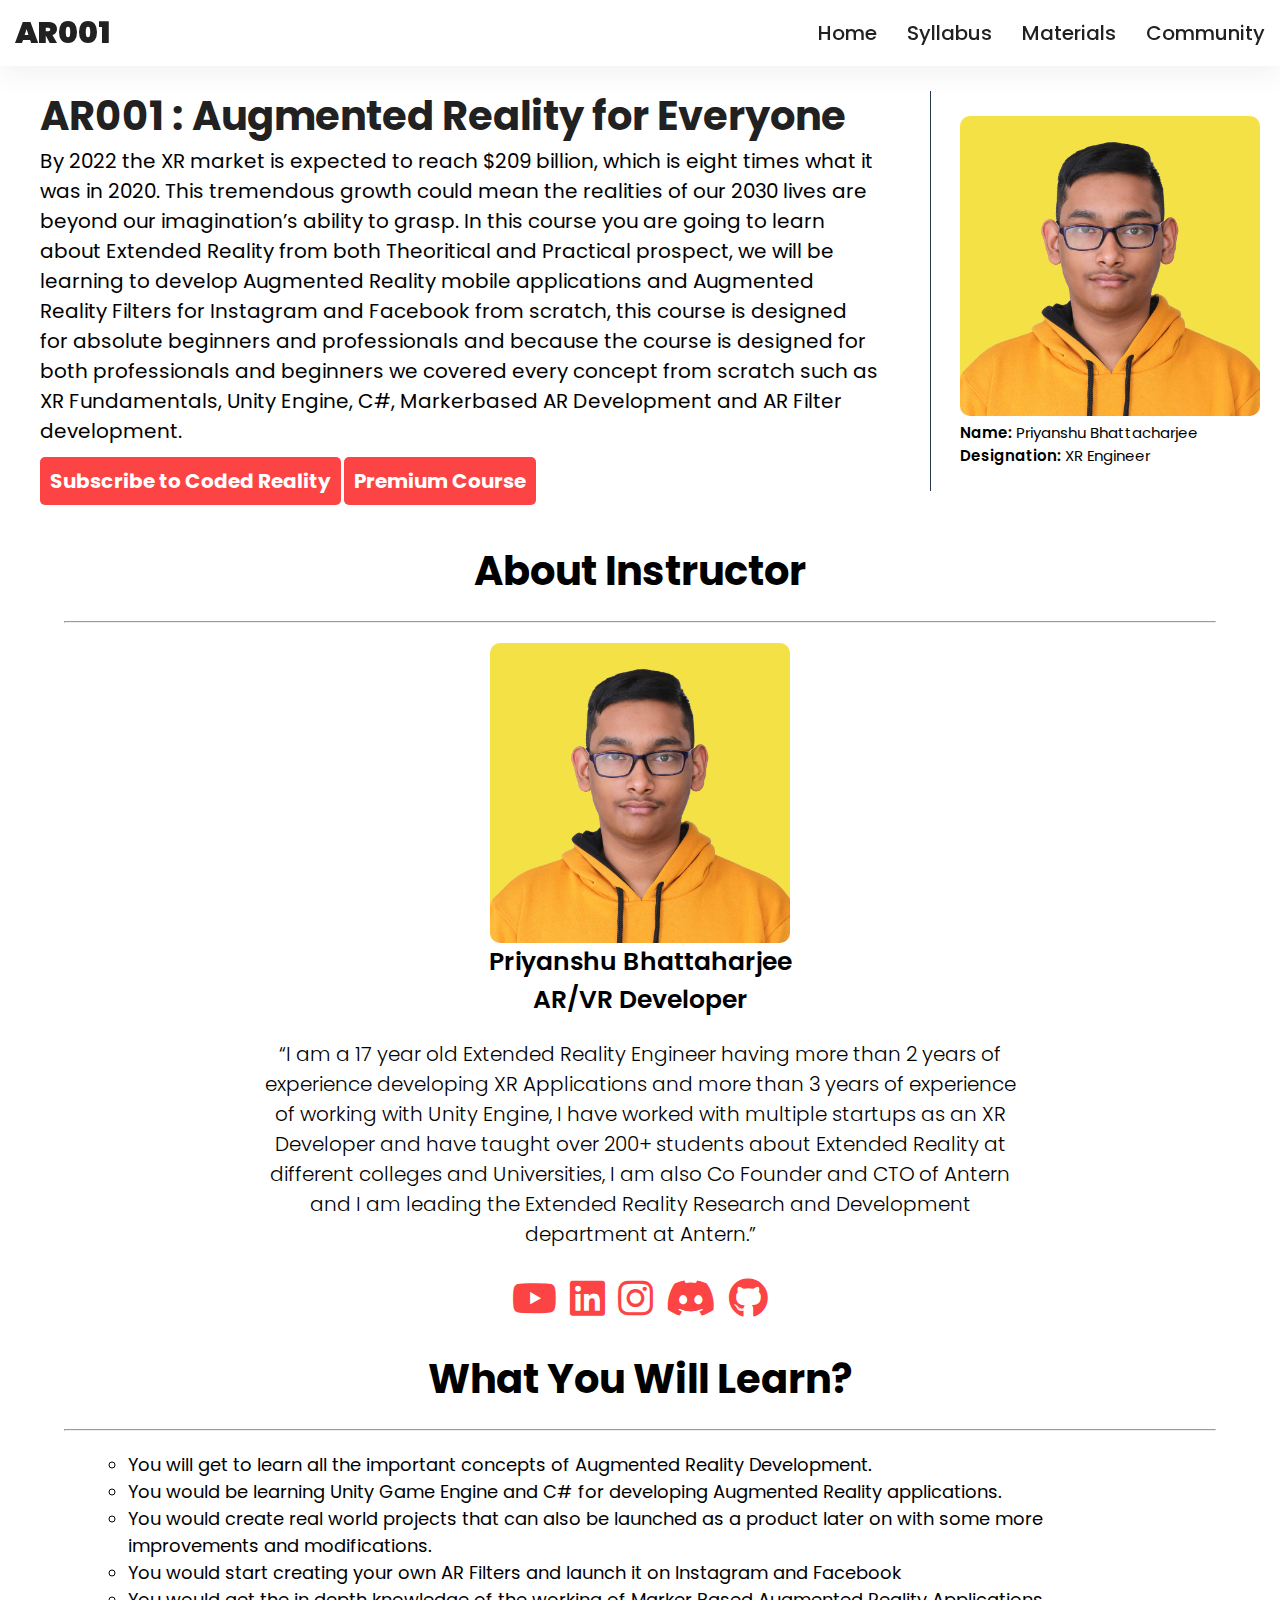
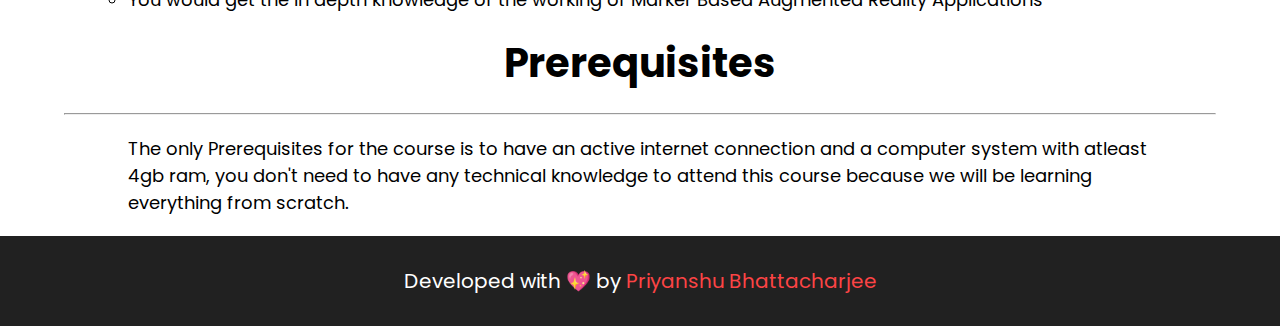
==== commit 40dc630d: "Merge branch 'main' of https://github.com/Priyanshu-CODERX/AR001-Course-Page" ====
--- a/index.html
+++ b/index.html
@@ -109,7 +109,7 @@
         <hr>
         <div class="details">
             <p>The only Prerequisites for the course is to have an active internet connection and a computer system with
-                atleast 4gb ram, you don't need to have any technical knowledge to attend this course because we will be
+                atleast 4gb ram, you don't need to have any technical knowledge to attend this course because we will be learning
                 everything from scratch.</p>
         </div>
     </section>
@@ -125,4 +125,4 @@
 </body>
 
 
-</html>+</html>
